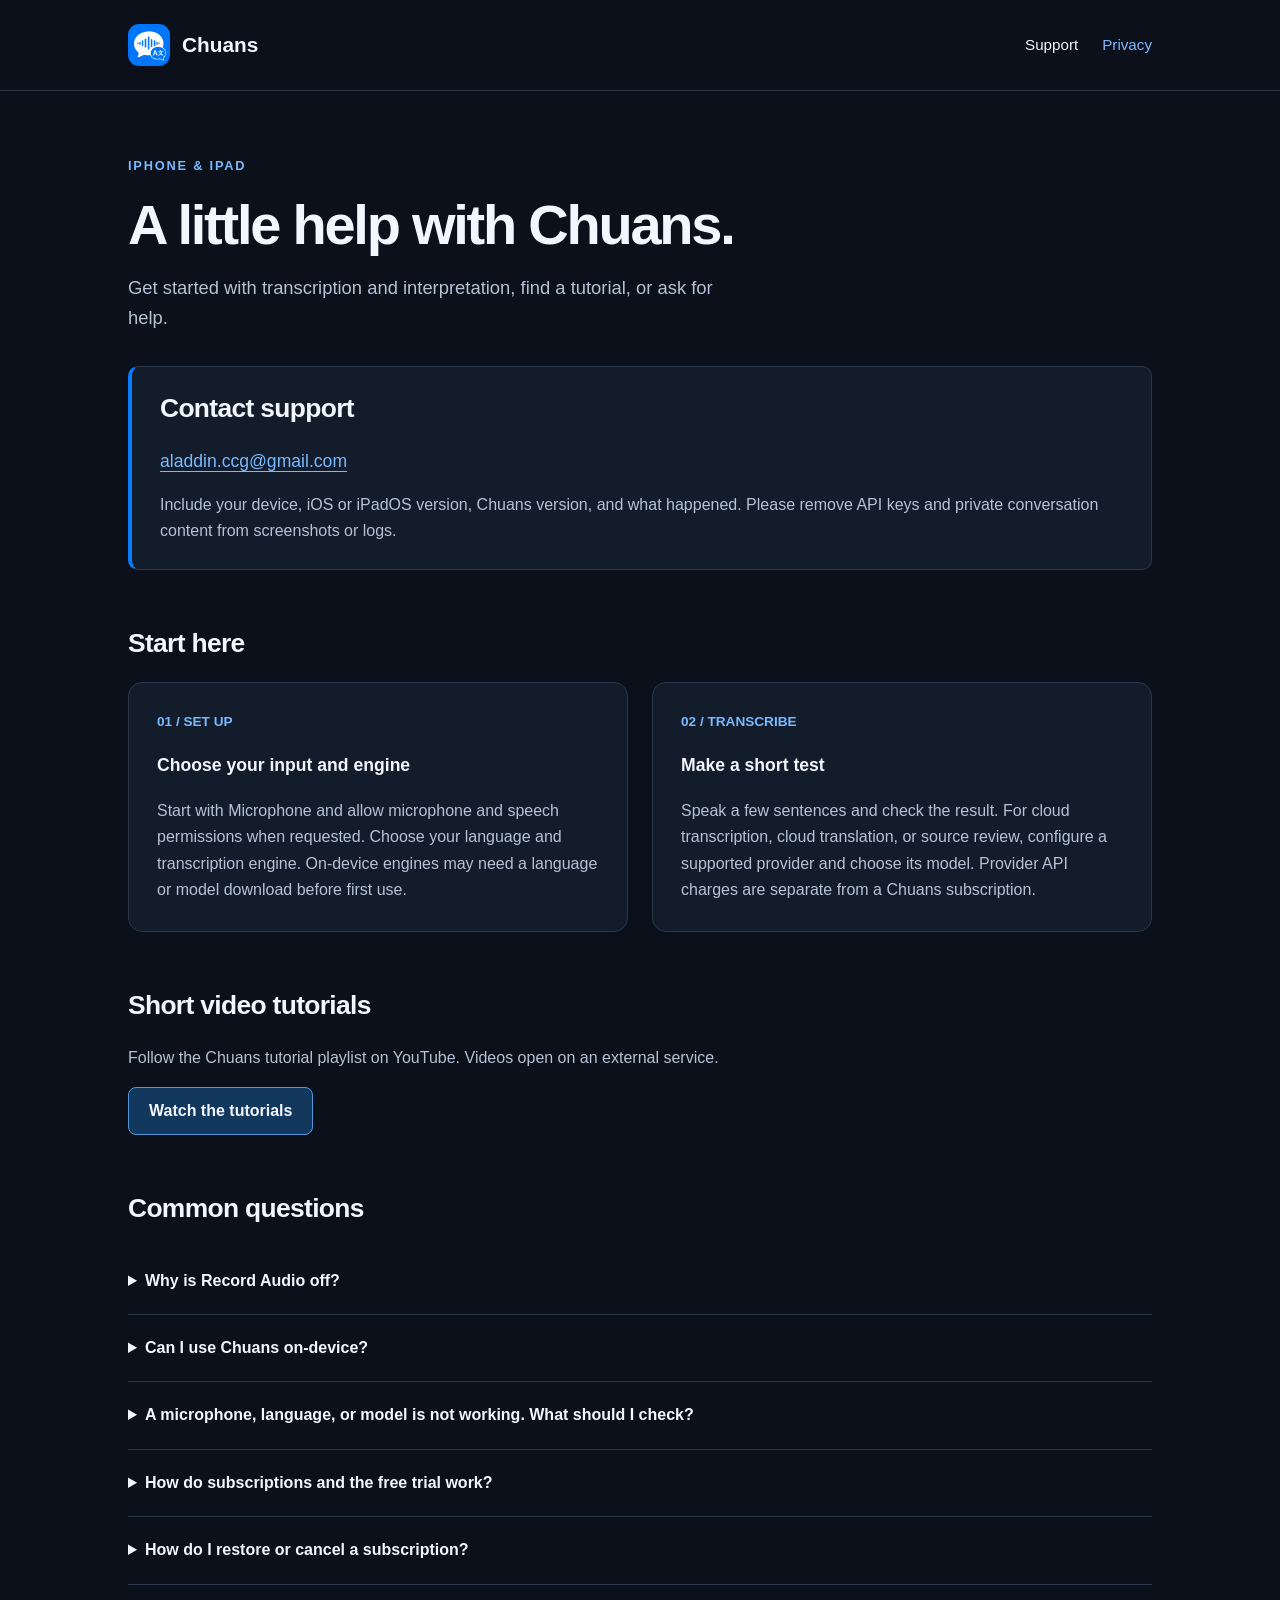
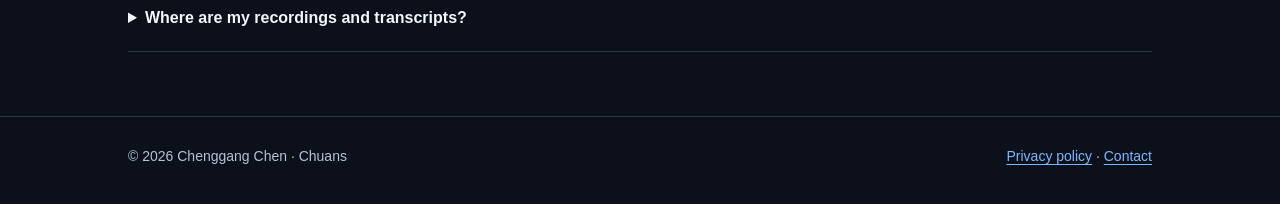
==== index.html @ d3141920 "Publish Chuans support website and logo" ====
<!doctype html>
<html lang="en">
<head>
  <meta charset="utf-8"><meta name="viewport" content="width=device-width,initial-scale=1">
  <title>Chuans — Support</title>
  <meta name="description" content="Support, quick-start guidance and privacy information for Chuans on iPhone and iPad.">
  <link rel="icon" type="image/png" href="app-icon.png"><link rel="stylesheet" href="styles.css">
</head>
<body>
<a class="skip" href="#main">Skip to content</a>
<header><div class="shell nav"><a class="brand" href="./"><img src="app-icon.png" alt="" width="42" height="42">Chuans</a><nav aria-label="Main"><a href="./" aria-current="page">Support</a><a href="privacy/">Privacy</a></nav></div></header>
<main id="main"><div class="shell">
  <div class="intro"><p class="eyebrow">iPhone &amp; iPad</p><h1>A little help with Chuans.</h1><p class="lead">Get started with transcription and interpretation, find a tutorial, or ask for help.</p></div>
  <div class="contact"><h2>Contact support</h2><p><a href="mailto:aladdin.ccg@gmail.com">aladdin.ccg@gmail.com</a></p><p class="muted">Include your device, iOS or iPadOS version, Chuans version, and what happened. Please remove API keys and private conversation content from screenshots or logs.</p></div>
  <section class="section" aria-labelledby="start"><h2 id="start">Start here</h2><div class="grid">
    <article class="card"><span class="number">01 / SET UP</span><h3>Choose your input and engine</h3><p class="muted">Start with Microphone and allow microphone and speech permissions when requested. Choose your language and transcription engine. On-device engines may need a language or model download before first use.</p></article>
    <article class="card"><span class="number">02 / TRANSCRIBE</span><h3>Make a short test</h3><p class="muted">Speak a few sentences and check the result. For cloud transcription, cloud translation, or source review, configure a supported provider and choose its model. Provider API charges are separate from a Chuans subscription.</p></article>
  </div></section>
  <section class="section" aria-labelledby="tutorials"><h2 id="tutorials">Short video tutorials</h2><p class="muted">Follow the Chuans tutorial playlist on YouTube. Videos open on an external service.</p><a class="button" href="https://www.youtube.com/playlist?list=PLVYOI4e-tonY" target="_blank" rel="noopener noreferrer">Watch the tutorials</a></section>
  <section class="section" aria-labelledby="questions"><h2 id="questions">Common questions</h2>
    <details><summary>Why is Record Audio off?</summary><p>New installations start with Microphone input, Record Audio off, and Dark appearance. Record Audio controls the optional saved recording. Turning it off does not stop transcription from processing audio or sending it to a selected cloud engine. Existing saved preferences are preserved.</p></details>
    <details><summary>Can I use Chuans on-device?</summary><p>Yes, supported Apple speech and downloaded local speech models process recognition on your device. Apple translation uses installed language assets. If you separately enable cloud translation or source review, transcript text can still be sent to that provider. Downloads require a connection.</p></details>
    <details><summary>A microphone, language, or model is not working. What should I check?</summary><p>Check Chuans permissions in your device’s Settings. Confirm that the selected engine supports your language and its required assets have finished downloading. For cloud engines, check your provider account, API key, endpoint, model access, and network connection. Never send your API key to support.</p></details>
    <details><summary>How do subscriptions and the free trial work?</summary><p>The launch subscription is Chuans Full Access Monthly: US$9.99 per month in the United States, with a 7-day free trial for eligible subscribers. Local prices and eligibility are shown by Apple before purchase. It renews automatically unless canceled; after the trial, the displayed subscription price applies. A subscription does not include third-party provider API usage.</p><p>Full Access works on iPhone and iPad using the same App Store Apple Account. On iPhone, Apple Live transcription without translation is available without Full Access. Other engines and premium features require Full Access; iPad use requires an active trial or subscription.</p></details>
    <details><summary>How do I restore or cancel a subscription?</summary><p>Use Restore Purchases in Chuans while signed in to the Apple Account used for purchase. Manage or cancel subscriptions in your device’s Settings: your name, then Subscriptions. To avoid a trial renewal, cancel at least 24 hours before it ends. <a href="https://support.apple.com/en-us/118428" target="_blank" rel="noopener noreferrer">Apple’s cancellation instructions</a>.</p></details>
    <details><summary>Where are my recordings and transcripts?</summary><p>Chuans keeps history files on your device, and you can export using the system share sheet. Delete individual unwanted files in History. Deleting one item does not necessarily remove a separate recording, exported copy, device backup, or data held by a cloud provider. See the <a href="privacy/#retention">privacy policy</a> for details.</p></details>
  </section>
</div></main>
<footer><div class="shell footer-row"><p>© 2026 Chenggang Chen · Chuans</p><p><a href="privacy/">Privacy policy</a> · <a href="mailto:aladdin.ccg@gmail.com">Contact</a></p></div></footer>
</body></html>
---- styles.css ----
:root{color-scheme:dark;--bg:#0b101a;--panel:#131c2b;--line:#2a374a;--text:#f2f6fd;--muted:#b5c2d6;--blue:#79b9ff;--accent:#087cfa;font-family:-apple-system,BlinkMacSystemFont,"Segoe UI",sans-serif;font-size:16px}
*{box-sizing:border-box}body{margin:0;background:var(--bg);color:var(--text);line-height:1.65}a{color:var(--blue);text-underline-offset:.22em}a:hover{color:#c1e0ff}a:focus-visible,summary:focus-visible{outline:3px solid var(--blue);outline-offset:5px}h1,h2,h3,p{margin-top:0}h1{font-size:clamp(2.3rem,6vw,3.5rem);line-height:1.12;letter-spacing:-.04em;margin-bottom:1rem}h2{font-size:1.65rem;line-height:1.3;letter-spacing:-.025em}h3{font-size:1.1rem}p{margin-bottom:1rem}.shell{max-width:1080px;margin:auto;padding:0 28px}.skip{position:absolute;left:20px;top:-100px}.skip:focus{top:10px;background:var(--panel);padding:12px;z-index:9}header{border-bottom:1px solid var(--line)}.nav{min-height:90px;display:flex;justify-content:space-between;align-items:center;gap:24px}.brand{display:flex;align-items:center;gap:12px;color:var(--text);text-decoration:none;font-size:1.3rem;font-weight:700}.brand img{width:42px;height:42px;border-radius:11px}.nav nav{display:flex;gap:24px;flex-wrap:wrap}.nav nav a{font-size:.95rem;text-decoration:none}.nav [aria-current=page]{color:var(--text)}main{padding:64px 0}.eyebrow{color:var(--blue);font-size:.8rem;font-weight:700;letter-spacing:.14em;text-transform:uppercase;margin-bottom:18px}.intro{max-width:690px}.lead{font-size:1.15rem;color:var(--muted);max-width:620px}.contact{margin-top:32px;padding:24px 28px;border:1px solid var(--line);border-left:4px solid var(--accent);border-radius:10px;background:var(--panel)}.contact p:last-child{margin-bottom:0}.contact a{font-size:1.1rem;overflow-wrap:anywhere}.section{margin-top:56px}.grid{display:grid;grid-template-columns:1fr 1fr;gap:24px}.card{border:1px solid var(--line);border-radius:14px;padding:28px;background:var(--panel)}.card p:last-child{margin-bottom:0}.number{display:block;color:var(--blue);font-size:.85rem;font-weight:700;margin-bottom:18px}.muted{color:var(--muted)}ol,ul{padding-left:1.3rem}li{margin:10px 0}details{border-bottom:1px solid var(--line);padding:20px 0}summary{cursor:pointer;font-weight:600;padding-right:16px}details p{color:var(--muted);margin:16px 0 0}.button{display:inline-flex;align-items:center;min-height:48px;padding:10px 20px;border:1px solid #5795da;border-radius:8px;text-decoration:none;color:var(--text);background:#12385e;font-weight:600}.fine{font-size:.875rem;color:var(--muted)}footer{border-top:1px solid var(--line);padding:28px 0 36px;color:var(--muted);font-size:.875rem}.footer-row{display:flex;justify-content:space-between;gap:20px;flex-wrap:wrap}.footer-row p{margin:0}.legal{max-width:780px}.legal section{margin-top:36px}.legal h2{font-size:1.35rem}.legal p,.legal li{color:var(--muted)}.notice{border-left:3px solid var(--accent);padding:14px 20px;background:var(--panel);border-radius:0 8px 8px 0}.toc{display:flex;flex-wrap:wrap;gap:8px 20px;font-size:.9rem;padding:22px 0;border-block:1px solid var(--line);margin-top:32px}strong{color:var(--text)}@media(max-width:650px){.shell{padding:0 20px}.nav{min-height:80px;gap:16px}.nav nav{gap:16px}.brand{font-size:1.1rem}.brand img{width:36px;height:36px}main{padding:40px 0}.grid{grid-template-columns:1fr}.card,.contact{padding:22px}.section{margin-top:40px}.nav nav a{font-size:.875rem}}
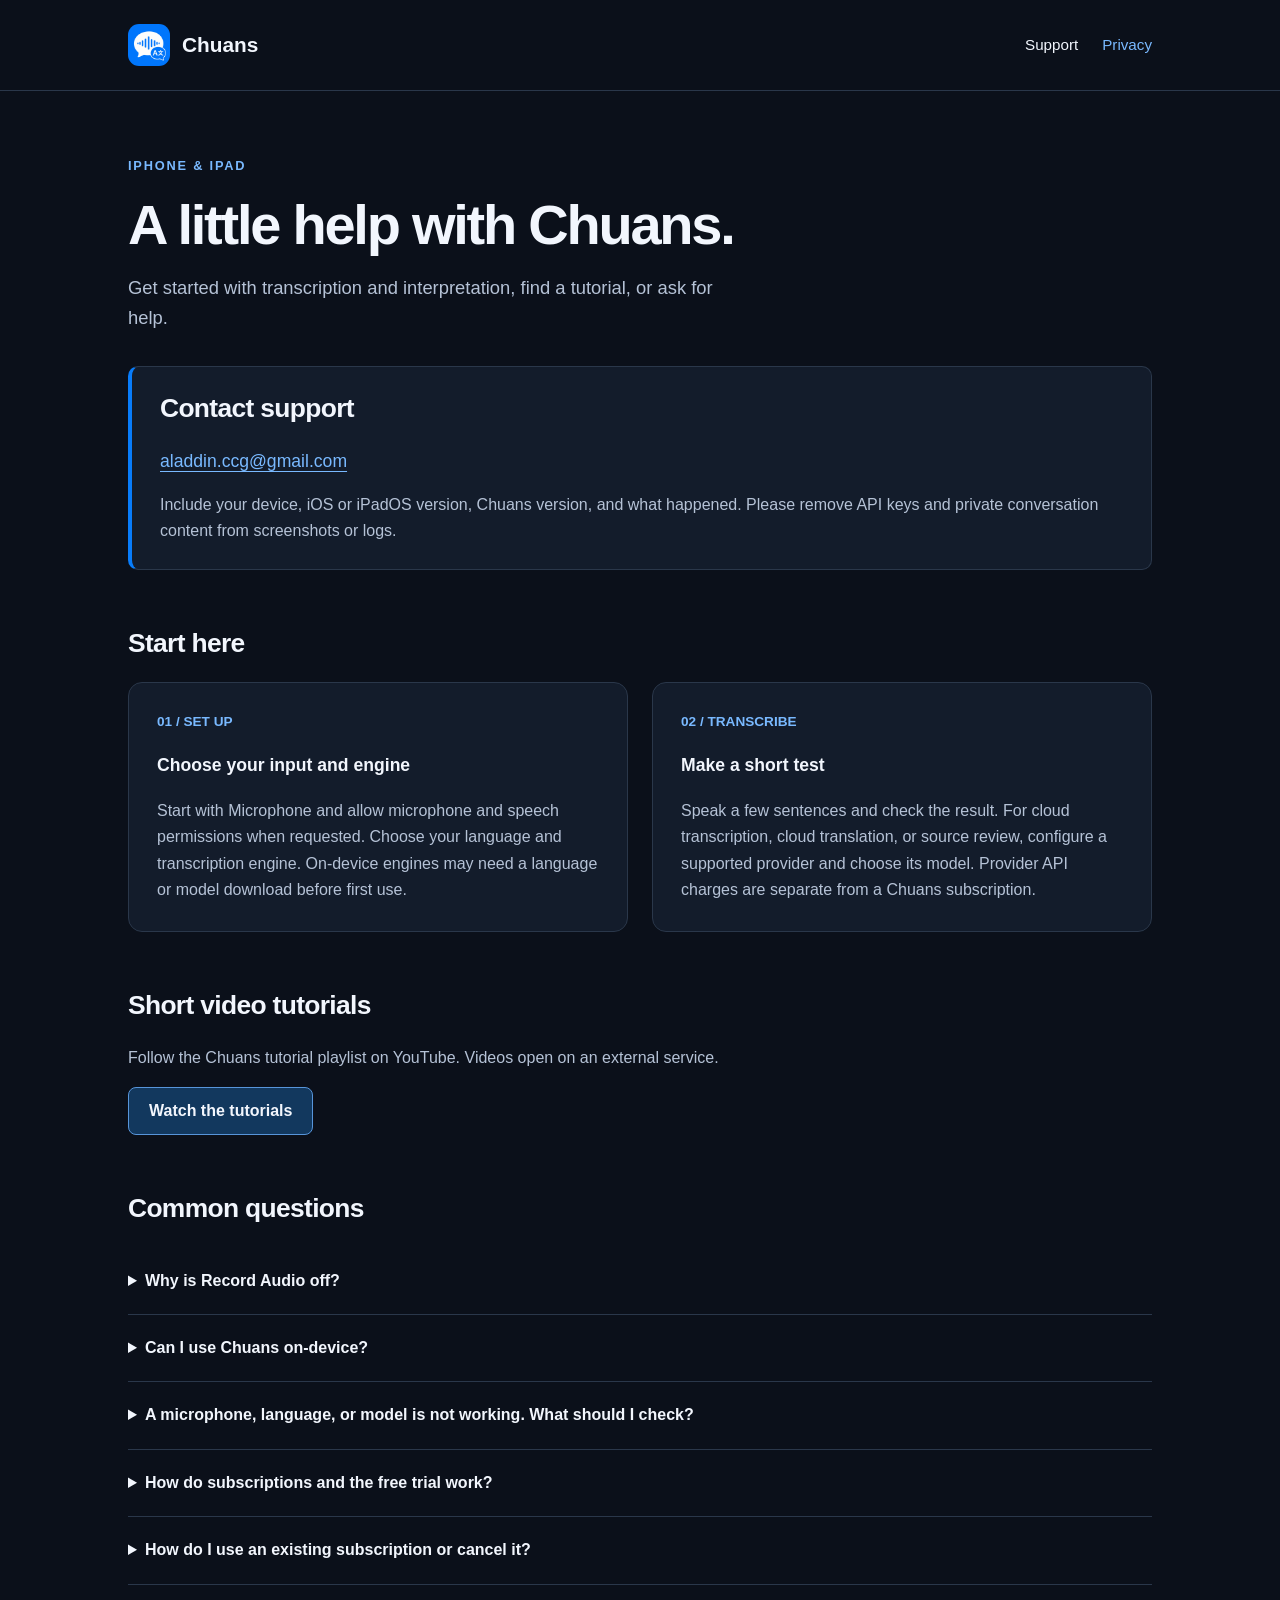
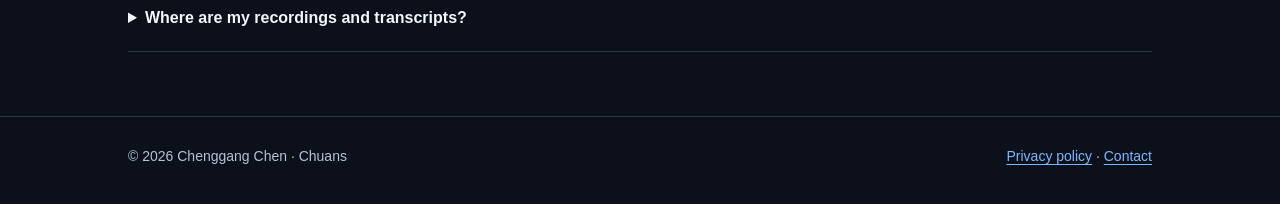
==== commit 2060b0f4: "Correct first-launch trial and subscription guidance" ====
--- a/index.html
+++ b/index.html
@@ -21,8 +21,8 @@
     <details><summary>Why is Record Audio off?</summary><p>New installations start with Microphone input, Record Audio off, and Dark appearance. Record Audio controls the optional saved recording. Turning it off does not stop transcription from processing audio or sending it to a selected cloud engine. Existing saved preferences are preserved.</p></details>
     <details><summary>Can I use Chuans on-device?</summary><p>Yes, supported Apple speech and downloaded local speech models process recognition on your device. Apple translation uses installed language assets. If you separately enable cloud translation or source review, transcript text can still be sent to that provider. Downloads require a connection.</p></details>
     <details><summary>A microphone, language, or model is not working. What should I check?</summary><p>Check Chuans permissions in your device’s Settings. Confirm that the selected engine supports your language and its required assets have finished downloading. For cloud engines, check your provider account, API key, endpoint, model access, and network connection. Never send your API key to support.</p></details>
-    <details><summary>How do subscriptions and the free trial work?</summary><p>The launch subscription is Chuans Full Access Monthly: US$9.99 per month in the United States, with a 7-day free trial for eligible subscribers. Local prices and eligibility are shown by Apple before purchase. It renews automatically unless canceled; after the trial, the displayed subscription price applies. A subscription does not include third-party provider API usage.</p><p>Full Access works on iPhone and iPad using the same App Store Apple Account. On iPhone, Apple Live transcription without translation is available without Full Access. Other engines and premium features require Full Access; iPad use requires an active trial or subscription.</p></details>
-    <details><summary>How do I restore or cancel a subscription?</summary><p>Use Restore Purchases in Chuans while signed in to the Apple Account used for purchase. Manage or cancel subscriptions in your device’s Settings: your name, then Subscriptions. To avoid a trial renewal, cancel at least 24 hours before it ends. <a href="https://support.apple.com/en-us/118428" target="_blank" rel="noopener noreferrer">Apple’s cancellation instructions</a>.</p></details>
+    <details><summary>How do subscriptions and the free trial work?</summary><p>A seven-day trial of all Chuans functions starts automatically on first launch on each device. No sign-in or purchase is needed to start it. Its start date is stored on that device; it does not restart on ordinary relaunch, renew automatically, or charge you when it ends.</p><p>Monthly Subscription is US$9.99 per month in the United States. Prices vary by country or region and Apple shows your local price before purchase. If you choose Subscribe, the paid subscription starts when Apple confirms your purchase, with no additional Apple free trial. It renews automatically unless canceled. A subscription does not include third-party provider API usage.</p><p>One subscription works on iPhone and iPad using the same App Store Apple Account. After the local trial ends without an active subscription, iPhone users can continue Apple Live transcription without translation; other engines, translation, Interpretation, Audio and History require a subscription. On iPad, capture and other paid features require a subscription after the trial. The app and Settings remain accessible on both devices.</p></details>
+    <details><summary>How do I use an existing subscription or cancel it?</summary><p>Chuans automatically checks Apple’s verified subscription status. Use the same App Store Apple Account on your iPhone and iPad. For an active subscription, open Chuans Settings and tap Subscription (Manage Subscription) to manage or cancel it in Apple’s sheet. You can also use your device’s Settings: your name, then Subscriptions. Cancellation stops future renewal; access continues through the current paid period. The separate automatic seven-day app trial needs no cancellation. <a href="https://support.apple.com/en-us/118428" target="_blank" rel="noopener noreferrer">Apple’s cancellation instructions</a>.</p></details>
     <details><summary>Where are my recordings and transcripts?</summary><p>Chuans keeps history files on your device, and you can export using the system share sheet. Delete individual unwanted files in History. Deleting one item does not necessarily remove a separate recording, exported copy, device backup, or data held by a cloud provider. See the <a href="privacy/#retention">privacy policy</a> for details.</p></details>
   </section>
 </div></main>
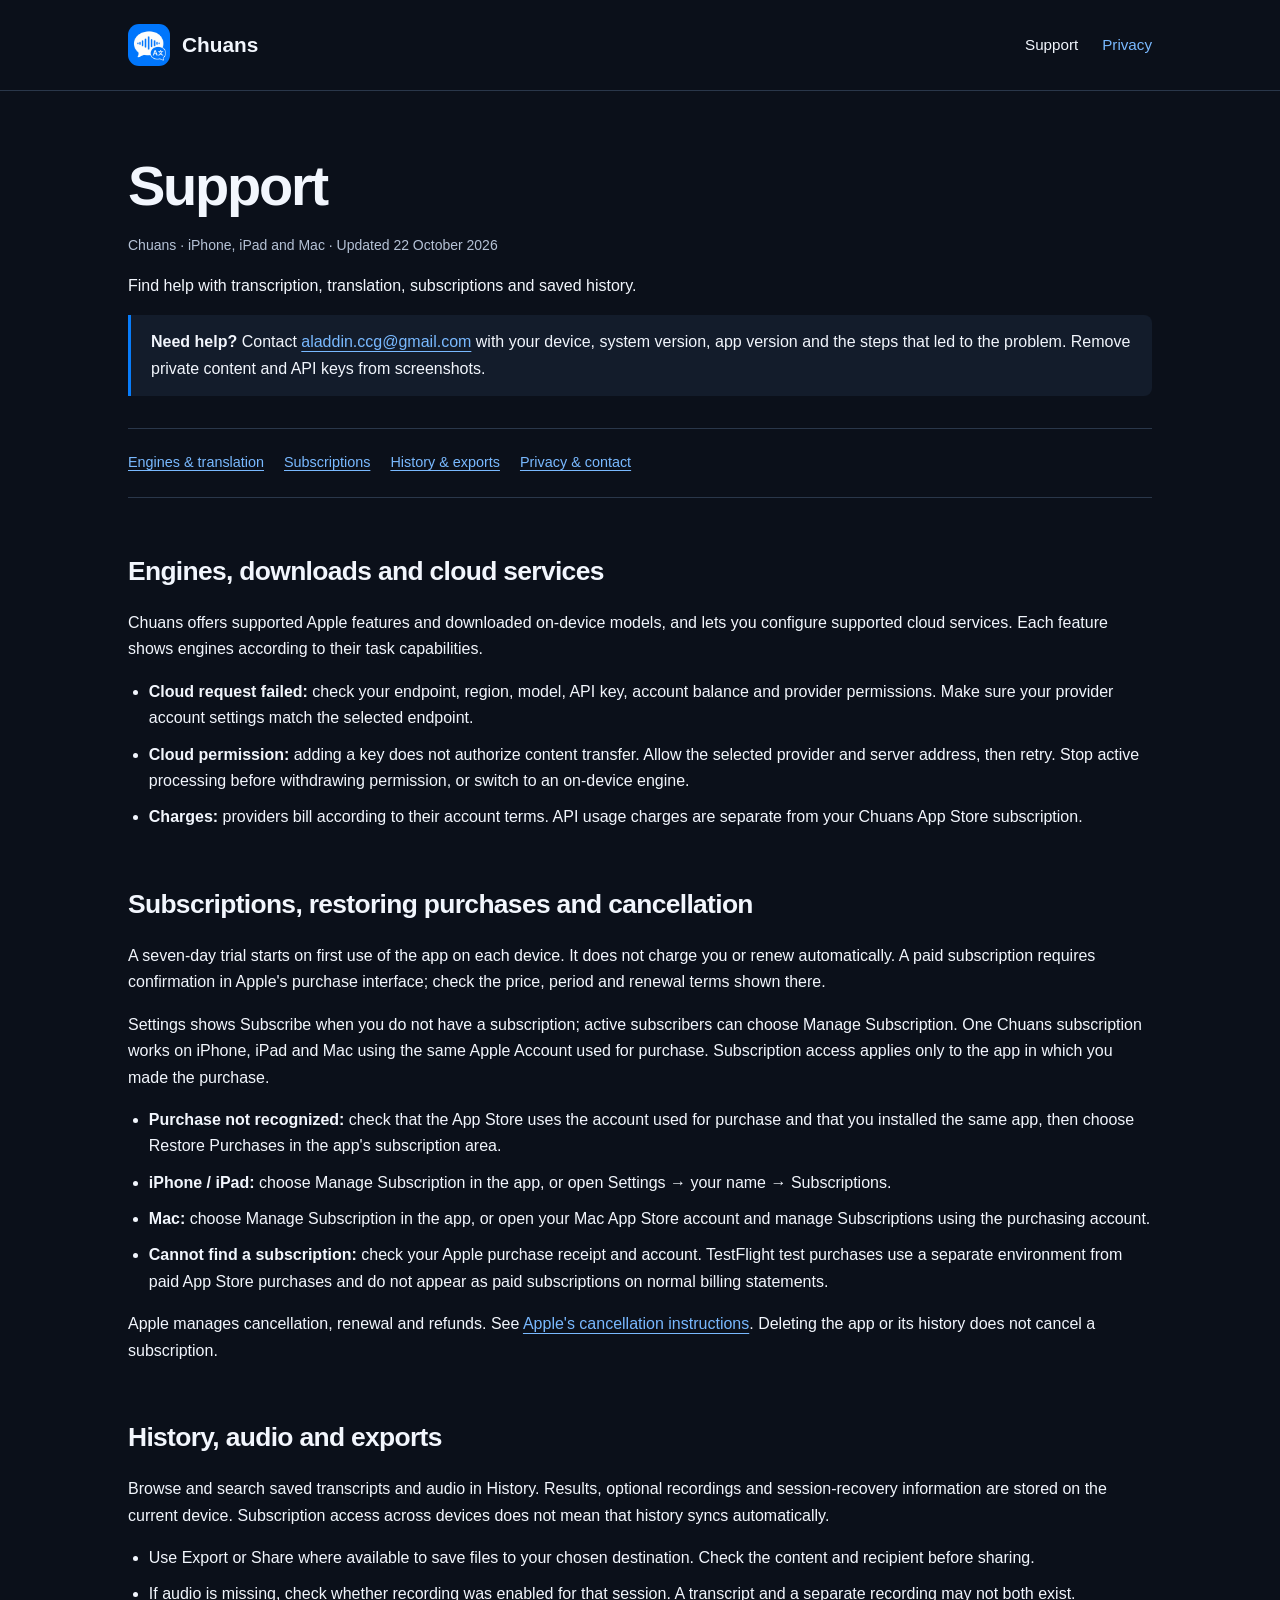
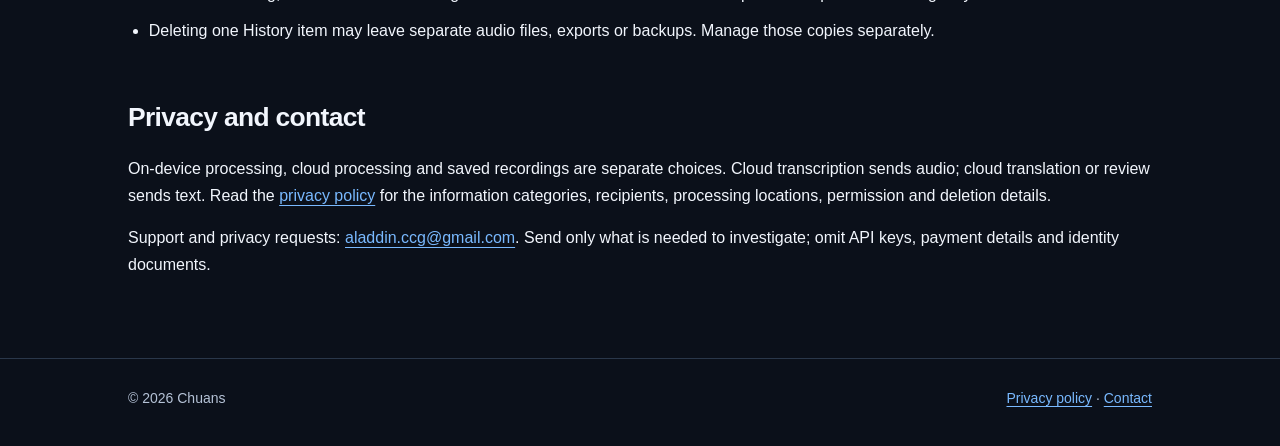
==== commit c743348c: "Publish Chuans support website" ====
--- a/index.html
+++ b/index.html
@@ -2,29 +2,22 @@
 <html lang="en">
 <head>
   <meta charset="utf-8"><meta name="viewport" content="width=device-width,initial-scale=1">
-  <title>Chuans — Support</title>
-  <meta name="description" content="Support, quick-start guidance and privacy information for Chuans on iPhone and iPad.">
+  <title>Chuans — Support for iPhone, iPad and Mac</title>
+  <meta name="description" content="Chuans support for iPhone, iPad and Mac: transcription, translation, subscriptions, history and privacy.">
   <link rel="icon" type="image/png" href="app-icon.png"><link rel="stylesheet" href="styles.css">
 </head>
 <body>
 <a class="skip" href="#main">Skip to content</a>
 <header><div class="shell nav"><a class="brand" href="./"><img src="app-icon.png" alt="" width="42" height="42">Chuans</a><nav aria-label="Main"><a href="./" aria-current="page">Support</a><a href="privacy/">Privacy</a></nav></div></header>
 <main id="main"><div class="shell">
-  <div class="intro"><p class="eyebrow">iPhone &amp; iPad</p><h1>A little help with Chuans.</h1><p class="lead">Get started with transcription and interpretation, find a tutorial, or ask for help.</p></div>
-  <div class="contact"><h2>Contact support</h2><p><a href="mailto:aladdin.ccg@gmail.com">aladdin.ccg@gmail.com</a></p><p class="muted">Include your device, iOS or iPadOS version, Chuans version, and what happened. Please remove API keys and private conversation content from screenshots or logs.</p></div>
-  <section class="section" aria-labelledby="start"><h2 id="start">Start here</h2><div class="grid">
-    <article class="card"><span class="number">01 / SET UP</span><h3>Choose your input and engine</h3><p class="muted">Start with Microphone and allow microphone and speech permissions when requested. Choose your language and transcription engine. On-device engines may need a language or model download before first use.</p></article>
-    <article class="card"><span class="number">02 / TRANSCRIBE</span><h3>Make a short test</h3><p class="muted">Speak a few sentences and check the result. For cloud transcription, cloud translation, or source review, configure a supported provider and choose its model. Provider API charges are separate from a Chuans subscription.</p></article>
-  </div></section>
-  <section class="section" aria-labelledby="tutorials"><h2 id="tutorials">Short video tutorials</h2><p class="muted">Follow the Chuans tutorial playlist on YouTube. Videos open on an external service.</p><a class="button" href="https://www.youtube.com/playlist?list=PLVYOI4e-tonY" target="_blank" rel="noopener noreferrer">Watch the tutorials</a></section>
-  <section class="section" aria-labelledby="questions"><h2 id="questions">Common questions</h2>
-    <details><summary>Why is Record Audio off?</summary><p>New installations start with Microphone input, Record Audio off, and Dark appearance. Record Audio controls the optional saved recording. Turning it off does not stop transcription from processing audio or sending it to a selected cloud engine. Existing saved preferences are preserved.</p></details>
-    <details><summary>Can I use Chuans on-device?</summary><p>Yes, supported Apple speech and downloaded local speech models process recognition on your device. Apple translation uses installed language assets. If you separately enable cloud translation or source review, transcript text can still be sent to that provider. Downloads require a connection.</p></details>
-    <details><summary>A microphone, language, or model is not working. What should I check?</summary><p>Check Chuans permissions in your device’s Settings. Confirm that the selected engine supports your language and its required assets have finished downloading. For cloud engines, check your provider account, API key, endpoint, model access, and network connection. Never send your API key to support.</p></details>
-    <details><summary>How do subscriptions and the free trial work?</summary><p>A seven-day trial of all Chuans functions starts automatically on first launch on each device. No sign-in or purchase is needed to start it. Its start date is stored on that device; it does not restart on ordinary relaunch, renew automatically, or charge you when it ends.</p><p>Monthly Subscription is US$9.99 per month in the United States. Prices vary by country or region and Apple shows your local price before purchase. If you choose Subscribe, the paid subscription starts when Apple confirms your purchase, with no additional Apple free trial. It renews automatically unless canceled. A subscription does not include third-party provider API usage.</p><p>One subscription works on iPhone and iPad using the same App Store Apple Account. After the local trial ends without an active subscription, iPhone users can continue Apple Live transcription without translation; other engines, translation, Interpretation, Audio and History require a subscription. On iPad, capture and other paid features require a subscription after the trial. The app and Settings remain accessible on both devices.</p></details>
-    <details><summary>How do I use an existing subscription or cancel it?</summary><p>Chuans automatically checks Apple’s verified subscription status. Use the same App Store Apple Account on your iPhone and iPad. For an active subscription, open Chuans Settings and tap Subscription (Manage Subscription) to manage or cancel it in Apple’s sheet. You can also use your device’s Settings: your name, then Subscriptions. Cancellation stops future renewal; access continues through the current paid period. The separate automatic seven-day app trial needs no cancellation. <a href="https://support.apple.com/en-us/118428" target="_blank" rel="noopener noreferrer">Apple’s cancellation instructions</a>.</p></details>
-    <details><summary>Where are my recordings and transcripts?</summary><p>Chuans keeps history files on your device, and you can export using the system share sheet. Delete individual unwanted files in History. Deleting one item does not necessarily remove a separate recording, exported copy, device backup, or data held by a cloud provider. See the <a href="privacy/#retention">privacy policy</a> for details.</p></details>
-  </section>
+<h1>Support</h1><p class="fine">Chuans · iPhone, iPad and Mac · Updated 22 October 2026</p>
+<p>Find help with transcription, translation, subscriptions and saved history.</p>
+<p class="notice"><strong>Need help?</strong> Contact <a href="mailto:aladdin.ccg@gmail.com">aladdin.ccg@gmail.com</a> with your device, system version, app version and the steps that led to the problem. Remove private content and API keys from screenshots.</p>
+<nav class="toc" aria-label="Support sections"><a href="#engines">Engines &amp; translation</a><a href="#subscription">Subscriptions</a><a href="#history">History &amp; exports</a><a href="#privacy">Privacy &amp; contact</a></nav>
+<section class="section" id="engines"><h2>Engines, downloads and cloud services</h2><p>Chuans offers supported Apple features and downloaded on-device models, and lets you configure supported cloud services. Each feature shows engines according to their task capabilities.</p><ul><li><strong>Cloud request failed:</strong> check your endpoint, region, model, API key, account balance and provider permissions. Make sure your provider account settings match the selected endpoint.</li><li><strong>Cloud permission:</strong> adding a key does not authorize content transfer. Allow the selected provider and server address, then retry. Stop active processing before withdrawing permission, or switch to an on-device engine.</li><li><strong>Charges:</strong> providers bill according to their account terms. API usage charges are separate from your Chuans App Store subscription.</li></ul></section>
+<section class="section" id="subscription"><h2>Subscriptions, restoring purchases and cancellation</h2><p>A seven-day trial starts on first use of the app on each device. It does not charge you or renew automatically. A paid subscription requires confirmation in Apple's purchase interface; check the price, period and renewal terms shown there.</p><p>Settings shows Subscribe when you do not have a subscription; active subscribers can choose Manage Subscription. One Chuans subscription works on iPhone, iPad and Mac using the same Apple Account used for purchase. Subscription access applies only to the app in which you made the purchase.</p><ul><li><strong>Purchase not recognized:</strong> check that the App Store uses the account used for purchase and that you installed the same app, then choose Restore Purchases in the app's subscription area.</li><li><strong>iPhone / iPad:</strong> choose Manage Subscription in the app, or open Settings → your name → Subscriptions.</li><li><strong>Mac:</strong> choose Manage Subscription in the app, or open your Mac App Store account and manage Subscriptions using the purchasing account.</li><li><strong>Cannot find a subscription:</strong> check your Apple purchase receipt and account. TestFlight test purchases use a separate environment from paid App Store purchases and do not appear as paid subscriptions on normal billing statements.</li></ul><p>Apple manages cancellation, renewal and refunds. See <a href="https://support.apple.com/en-us/118428">Apple's cancellation instructions</a>. Deleting the app or its history does not cancel a subscription.</p></section>
+<section class="section" id="history"><h2>History, audio and exports</h2><p>Browse and search saved transcripts and audio in History. Results, optional recordings and session-recovery information are stored on the current device. Subscription access across devices does not mean that history syncs automatically.</p><ul><li>Use Export or Share where available to save files to your chosen destination. Check the content and recipient before sharing.</li><li>If audio is missing, check whether recording was enabled for that session. A transcript and a separate recording may not both exist.</li><li>Deleting one History item may leave separate audio files, exports or backups. Manage those copies separately.</li></ul></section>
+<section class="section" id="privacy"><h2>Privacy and contact</h2><p>On-device processing, cloud processing and saved recordings are separate choices. Cloud transcription sends audio; cloud translation or review sends text. Read the <a href="privacy/">privacy policy</a> for the information categories, recipients, processing locations, permission and deletion details.</p><p>Support and privacy requests: <a href="mailto:aladdin.ccg@gmail.com">aladdin.ccg@gmail.com</a>. Send only what is needed to investigate; omit API keys, payment details and identity documents.</p></section>
 </div></main>
-<footer><div class="shell footer-row"><p>© 2026 Chenggang Chen · Chuans</p><p><a href="privacy/">Privacy policy</a> · <a href="mailto:aladdin.ccg@gmail.com">Contact</a></p></div></footer>
+<footer><div class="shell footer-row"><p>© 2026 Chuans</p><p><a href="privacy/">Privacy policy</a> · <a href="mailto:aladdin.ccg@gmail.com">Contact</a></p></div></footer>
 </body></html>
--- a/styles.css
+++ b/styles.css
@@ -1,2 +1,3 @@
 :root{color-scheme:dark;--bg:#0b101a;--panel:#131c2b;--line:#2a374a;--text:#f2f6fd;--muted:#b5c2d6;--blue:#79b9ff;--accent:#087cfa;font-family:-apple-system,BlinkMacSystemFont,"Segoe UI",sans-serif;font-size:16px}
 *{box-sizing:border-box}body{margin:0;background:var(--bg);color:var(--text);line-height:1.65}a{color:var(--blue);text-underline-offset:.22em}a:hover{color:#c1e0ff}a:focus-visible,summary:focus-visible{outline:3px solid var(--blue);outline-offset:5px}h1,h2,h3,p{margin-top:0}h1{font-size:clamp(2.3rem,6vw,3.5rem);line-height:1.12;letter-spacing:-.04em;margin-bottom:1rem}h2{font-size:1.65rem;line-height:1.3;letter-spacing:-.025em}h3{font-size:1.1rem}p{margin-bottom:1rem}.shell{max-width:1080px;margin:auto;padding:0 28px}.skip{position:absolute;left:20px;top:-100px}.skip:focus{top:10px;background:var(--panel);padding:12px;z-index:9}header{border-bottom:1px solid var(--line)}.nav{min-height:90px;display:flex;justify-content:space-between;align-items:center;gap:24px}.brand{display:flex;align-items:center;gap:12px;color:var(--text);text-decoration:none;font-size:1.3rem;font-weight:700}.brand img{width:42px;height:42px;border-radius:11px}.nav nav{display:flex;gap:24px;flex-wrap:wrap}.nav nav a{font-size:.95rem;text-decoration:none}.nav [aria-current=page]{color:var(--text)}main{padding:64px 0}.eyebrow{color:var(--blue);font-size:.8rem;font-weight:700;letter-spacing:.14em;text-transform:uppercase;margin-bottom:18px}.intro{max-width:690px}.lead{font-size:1.15rem;color:var(--muted);max-width:620px}.contact{margin-top:32px;padding:24px 28px;border:1px solid var(--line);border-left:4px solid var(--accent);border-radius:10px;background:var(--panel)}.contact p:last-child{margin-bottom:0}.contact a{font-size:1.1rem;overflow-wrap:anywhere}.section{margin-top:56px}.grid{display:grid;grid-template-columns:1fr 1fr;gap:24px}.card{border:1px solid var(--line);border-radius:14px;padding:28px;background:var(--panel)}.card p:last-child{margin-bottom:0}.number{display:block;color:var(--blue);font-size:.85rem;font-weight:700;margin-bottom:18px}.muted{color:var(--muted)}ol,ul{padding-left:1.3rem}li{margin:10px 0}details{border-bottom:1px solid var(--line);padding:20px 0}summary{cursor:pointer;font-weight:600;padding-right:16px}details p{color:var(--muted);margin:16px 0 0}.button{display:inline-flex;align-items:center;min-height:48px;padding:10px 20px;border:1px solid #5795da;border-radius:8px;text-decoration:none;color:var(--text);background:#12385e;font-weight:600}.fine{font-size:.875rem;color:var(--muted)}footer{border-top:1px solid var(--line);padding:28px 0 36px;color:var(--muted);font-size:.875rem}.footer-row{display:flex;justify-content:space-between;gap:20px;flex-wrap:wrap}.footer-row p{margin:0}.legal{max-width:780px}.legal section{margin-top:36px}.legal h2{font-size:1.35rem}.legal p,.legal li{color:var(--muted)}.notice{border-left:3px solid var(--accent);padding:14px 20px;background:var(--panel);border-radius:0 8px 8px 0}.toc{display:flex;flex-wrap:wrap;gap:8px 20px;font-size:.9rem;padding:22px 0;border-block:1px solid var(--line);margin-top:32px}strong{color:var(--text)}@media(max-width:650px){.shell{padding:0 20px}.nav{min-height:80px;gap:16px}.nav nav{gap:16px}.brand{font-size:1.1rem}.brand img{width:36px;height:36px}main{padding:40px 0}.grid{grid-template-columns:1fr}.card,.contact{padding:22px}.section{margin-top:40px}.nav nav a{font-size:.875rem}}
+
